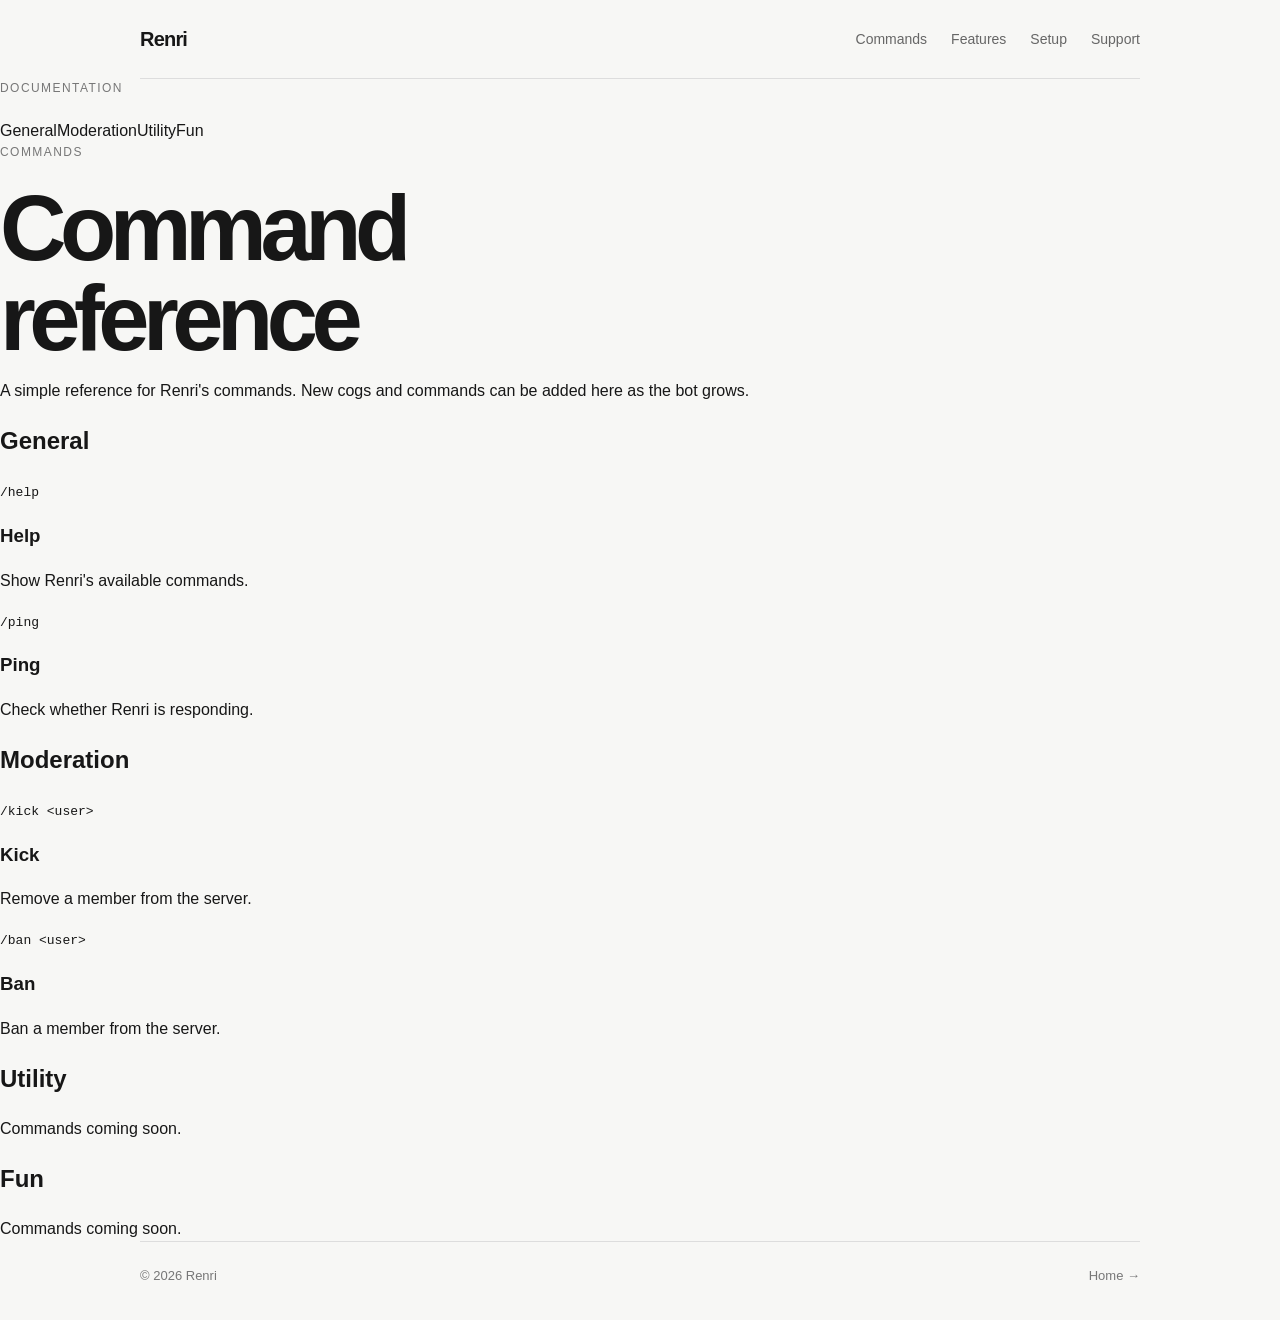
==== commands.html @ c4292908 "Add dedicated Renri command documentation page" ====
<!doctype html>
<html lang="en"><head><meta charset="utf-8"><meta name="viewport" content="width=device-width, initial-scale=1"><title>Commands — Renri</title><link rel="stylesheet" href="style.css"></head><body>
<header class="nav"><a class="brand" href="index.html">Renri</a><nav><a href="commands.html">Commands</a><a href="features.html">Features</a><a href="setup.html">Setup</a><a href="support.html">Support</a></nav></header>
<main class="doc"><aside><p class="eyebrow">Documentation</p><a class="active" href="#general">General</a><a href="#moderation">Moderation</a><a href="#utility">Utility</a><a href="#fun">Fun</a></aside><section><p class="eyebrow">Commands</p><h1>Command reference</h1><p class="doc-intro">A simple reference for Renri's commands. New cogs and commands can be added here as the bot grows.</p>
<div class="command-group" id="general"><h2>General</h2><div class="command"><code>/help</code><div><h3>Help</h3><p>Show Renri's available commands.</p></div></div><div class="command"><code>/ping</code><div><h3>Ping</h3><p>Check whether Renri is responding.</p></div></div></div>
<div class="command-group" id="moderation"><h2>Moderation</h2><div class="command"><code>/kick &lt;user&gt;</code><div><h3>Kick</h3><p>Remove a member from the server.</p></div></div><div class="command"><code>/ban &lt;user&gt;</code><div><h3>Ban</h3><p>Ban a member from the server.</p></div></div></div>
<div class="command-group" id="utility"><h2>Utility</h2><div class="empty">Commands coming soon.</div></div><div class="command-group" id="fun"><h2>Fun</h2><div class="empty">Commands coming soon.</div></div>
</section></main><footer><span>© <span id="year"></span> Renri</span><a href="index.html">Home →</a></footer><script src="script.js"></script></body></html>
---- style.css ----
* { box-sizing: border-box; }
html { scroll-behavior: smooth; }
body { margin: 0; background: #f7f7f5; color: #171717; font-family: Arial, Helvetica, sans-serif; line-height: 1.5; }
a { color: inherit; text-decoration: none; }
.nav { width: min(1000px, calc(100% - 40px)); margin: auto; padding: 24px 0; display: flex; justify-content: space-between; align-items: center; border-bottom: 1px solid #ddd; }
.brand { font-size: 20px; font-weight: 700; letter-spacing: -.04em; }
nav { display: flex; gap: 24px; font-size: 14px; color: #666; }
nav a:hover, .text-link:hover, footer a:hover { color: #111; }
.hero, .section, .about, footer { width: min(1000px, calc(100% - 40px)); margin: auto; }
.hero { min-height: 72vh; padding: 110px 0 90px; display: flex; flex-direction: column; justify-content: center; }
.eyebrow { margin: 0 0 22px; color: #777; font-size: 12px; text-transform: uppercase; letter-spacing: .12em; }
h1 { max-width: 760px; margin: 0; font-size: clamp(52px, 8vw, 92px); line-height: .98; letter-spacing: -.07em; font-weight: 700; }
.intro { max-width: 520px; margin: 28px 0; color: #666; font-size: 18px; }
.actions { display: flex; align-items: center; gap: 22px; margin-top: 8px; }
.button { display: inline-block; padding: 12px 17px; background: #171717; color: #fff; border-radius: 5px; font-size: 14px; font-weight: 600; }
.button:hover { background: #333; }
.text-link { font-size: 14px; color: #555; }
.section { padding: 100px 0; border-top: 1px solid #ddd; }
.feature-list { border-top: 1px solid #ddd; }
.feature-list article { display: grid; grid-template-columns: 80px 1fr; gap: 30px; padding: 30px 0; border-bottom: 1px solid #ddd; }
.feature-list span { color: #999; font-size: 13px; }
.feature-list h2 { margin: 0 0 7px; font-size: 25px; letter-spacing: -.04em; }
.feature-list p { max-width: 520px; margin: 0; color: #666; }
.about { padding: 100px 0 120px; }
.about h2 { margin: 0 0 24px; font-size: clamp(42px, 6vw, 70px); line-height: 1; letter-spacing: -.06em; }
.about > p:last-child { max-width: 500px; color: #666; }
footer { padding: 24px 0 35px; border-top: 1px solid #ddd; display: flex; justify-content: space-between; color: #777; font-size: 13px; }
@media (max-width: 600px) {
  .nav { width: calc(100% - 28px); }
  .hero, .section, .about, footer { width: calc(100% - 28px); }
  .hero { min-height: 65vh; padding: 80px 0 70px; }
  h1 { font-size: 15vw; }
  .intro { font-size: 16px; }
  .feature-list article { grid-template-columns: 45px 1fr; gap: 12px; }
  .section, .about { padding: 75px 0; }
}
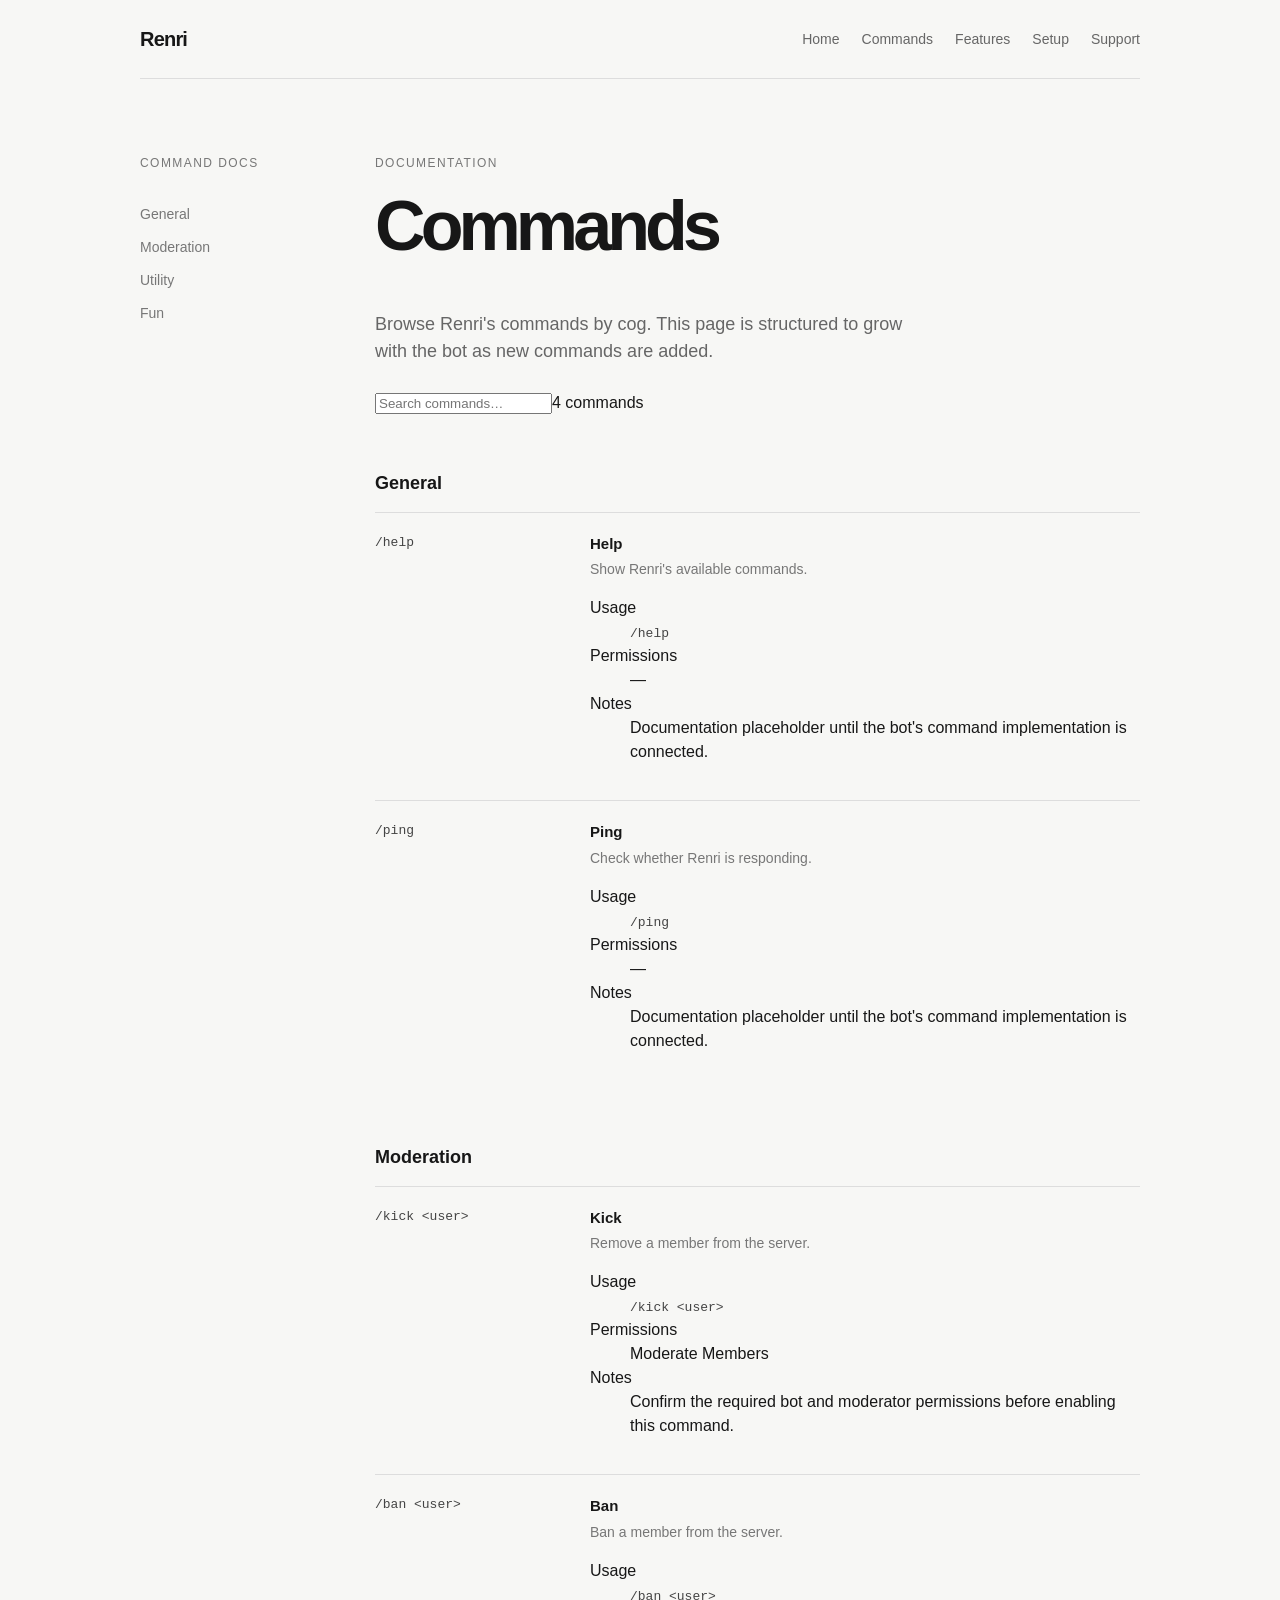
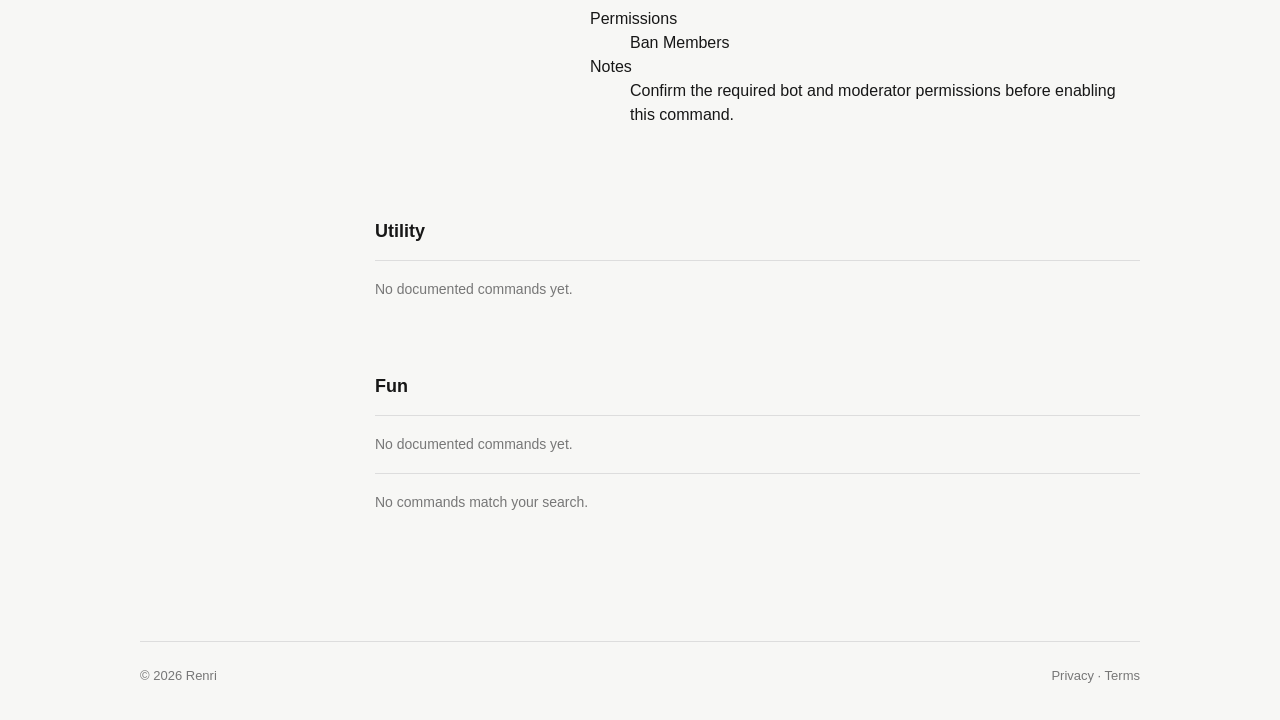
==== commit 6793e05d: "Build scalable Renri command documentation interface" ====
--- a/commands.html
+++ b/commands.html
@@ -1,8 +1,11 @@
 <!doctype html>
-<html lang="en"><head><meta charset="utf-8"><meta name="viewport" content="width=device-width, initial-scale=1"><title>Commands — Renri</title><link rel="stylesheet" href="style.css"></head><body>
-<header class="nav"><a class="brand" href="index.html">Renri</a><nav><a href="commands.html">Commands</a><a href="features.html">Features</a><a href="setup.html">Setup</a><a href="support.html">Support</a></nav></header>
-<main class="doc"><aside><p class="eyebrow">Documentation</p><a class="active" href="#general">General</a><a href="#moderation">Moderation</a><a href="#utility">Utility</a><a href="#fun">Fun</a></aside><section><p class="eyebrow">Commands</p><h1>Command reference</h1><p class="doc-intro">A simple reference for Renri's commands. New cogs and commands can be added here as the bot grows.</p>
-<div class="command-group" id="general"><h2>General</h2><div class="command"><code>/help</code><div><h3>Help</h3><p>Show Renri's available commands.</p></div></div><div class="command"><code>/ping</code><div><h3>Ping</h3><p>Check whether Renri is responding.</p></div></div></div>
-<div class="command-group" id="moderation"><h2>Moderation</h2><div class="command"><code>/kick &lt;user&gt;</code><div><h3>Kick</h3><p>Remove a member from the server.</p></div></div><div class="command"><code>/ban &lt;user&gt;</code><div><h3>Ban</h3><p>Ban a member from the server.</p></div></div></div>
-<div class="command-group" id="utility"><h2>Utility</h2><div class="empty">Commands coming soon.</div></div><div class="command-group" id="fun"><h2>Fun</h2><div class="empty">Commands coming soon.</div></div>
-</section></main><footer><span>© <span id="year"></span> Renri</span><a href="index.html">Home →</a></footer><script src="script.js"></script></body></html>
+<html lang="en"><head><meta charset="utf-8"><meta name="viewport" content="width=device-width, initial-scale=1"><title>Commands — Renri</title><link rel="stylesheet" href="style.css"></head>
+<body><header class="nav"><a class="brand" href="index.html">Renri</a><nav><a href="index.html">Home</a><a class="current" href="commands.html">Commands</a><a href="features.html">Features</a><a href="setup.html">Setup</a><a href="support.html">Support</a></nav></header>
+<main class="doc"><aside><p class="eyebrow">Command docs</p><a href="#general">General</a><a href="#moderation">Moderation</a><a href="#utility">Utility</a><a href="#fun">Fun</a></aside>
+<section><p class="eyebrow">Documentation</p><h1>Commands</h1><p class="doc-intro">Browse Renri's commands by cog. This page is structured to grow with the bot as new commands are added.</p>
+<div class="command-toolbar"><input id="command-search" type="search" placeholder="Search commands…" aria-label="Search commands"><span id="command-count">4 commands</span></div>
+<div class="command-group" id="general"><h2>General</h2><div class="command" data-command="help" data-category="general"><code>/help</code><div><h3>Help</h3><p>Show Renri's available commands.</p><dl><dt>Usage</dt><dd><code>/help</code></dd><dt>Permissions</dt><dd>—</dd><dt>Notes</dt><dd>Documentation placeholder until the bot's command implementation is connected.</dd></dl></div></div><div class="command" data-command="ping" data-category="general"><code>/ping</code><div><h3>Ping</h3><p>Check whether Renri is responding.</p><dl><dt>Usage</dt><dd><code>/ping</code></dd><dt>Permissions</dt><dd>—</dd><dt>Notes</dt><dd>Documentation placeholder until the bot's command implementation is connected.</dd></dl></div></div></div>
+<div class="command-group" id="moderation"><h2>Moderation</h2><div class="command" data-command="kick" data-category="moderation"><code>/kick &lt;user&gt;</code><div><h3>Kick</h3><p>Remove a member from the server.</p><dl><dt>Usage</dt><dd><code>/kick &lt;user&gt;</code></dd><dt>Permissions</dt><dd>Moderate Members</dd><dt>Notes</dt><dd>Confirm the required bot and moderator permissions before enabling this command.</dd></dl></div></div><div class="command" data-command="ban" data-category="moderation"><code>/ban &lt;user&gt;</code><div><h3>Ban</h3><p>Ban a member from the server.</p><dl><dt>Usage</dt><dd><code>/ban &lt;user&gt;</code></dd><dt>Permissions</dt><dd>Ban Members</dd><dt>Notes</dt><dd>Confirm the required bot and moderator permissions before enabling this command.</dd></dl></div></div></div>
+<div class="command-group" id="utility"><h2>Utility</h2><div class="empty">No documented commands yet.</div></div><div class="command-group" id="fun"><h2>Fun</h2><div class="empty">No documented commands yet.</div></div>
+<p id="no-results" class="empty hidden">No commands match your search.</p></section></main>
+<footer><span>© <span id="year"></span> Renri</span><span><a href="privacy.html">Privacy</a> · <a href="terms.html">Terms</a></span></footer><script src="script.js"></script></body></html>
--- a/style.css
+++ b/style.css
@@ -4,33 +4,61 @@
 a { color: inherit; text-decoration: none; }
 .nav { width: min(1000px, calc(100% - 40px)); margin: auto; padding: 24px 0; display: flex; justify-content: space-between; align-items: center; border-bottom: 1px solid #ddd; }
 .brand { font-size: 20px; font-weight: 700; letter-spacing: -.04em; }
-nav { display: flex; gap: 24px; font-size: 14px; color: #666; }
-nav a:hover, .text-link:hover, footer a:hover { color: #111; }
-.hero, .section, .about, footer { width: min(1000px, calc(100% - 40px)); margin: auto; }
-.hero { min-height: 72vh; padding: 110px 0 90px; display: flex; flex-direction: column; justify-content: center; }
-.eyebrow { margin: 0 0 22px; color: #777; font-size: 12px; text-transform: uppercase; letter-spacing: .12em; }
-h1 { max-width: 760px; margin: 0; font-size: clamp(52px, 8vw, 92px); line-height: .98; letter-spacing: -.07em; font-weight: 700; }
-.intro { max-width: 520px; margin: 28px 0; color: #666; font-size: 18px; }
+nav { display: flex; gap: 22px; font-size: 14px; color: #666; }
+nav a:hover, .text-link:hover, footer a:hover, .home-note a:hover { color: #111; }
+.hero, .section, .page, .doc, .legal, .home-note, footer { width: min(1000px, calc(100% - 40px)); margin: auto; }
+.hero { min-height: 68vh; padding: 100px 0 80px; display: flex; flex-direction: column; justify-content: center; }
+.eyebrow { margin: 0 0 20px; color: #777; font-size: 12px; text-transform: uppercase; letter-spacing: .12em; }
+h1 { max-width: 760px; margin: 0; font-size: clamp(50px, 8vw, 88px); line-height: .98; letter-spacing: -.07em; font-weight: 700; }
+.intro, .doc-intro { max-width: 560px; margin: 26px 0; color: #666; font-size: 18px; }
 .actions { display: flex; align-items: center; gap: 22px; margin-top: 8px; }
 .button { display: inline-block; padding: 12px 17px; background: #171717; color: #fff; border-radius: 5px; font-size: 14px; font-weight: 600; }
 .button:hover { background: #333; }
 .text-link { font-size: 14px; color: #555; }
-.section { padding: 100px 0; border-top: 1px solid #ddd; }
+.home-note { padding: 55px 0 95px; border-top: 1px solid #ddd; }
+.home-note > div { border-top: 1px solid #ddd; }
+.home-note a { display: flex; justify-content: space-between; gap: 20px; padding: 18px 0; border-bottom: 1px solid #ddd; }
+.home-note span { color: #777; font-size: 14px; }
+.page { padding: 90px 0 120px; }
+.page > h1, .doc h1, .legal h1 { margin-bottom: 50px; }
 .feature-list { border-top: 1px solid #ddd; }
 .feature-list article { display: grid; grid-template-columns: 80px 1fr; gap: 30px; padding: 30px 0; border-bottom: 1px solid #ddd; }
 .feature-list span { color: #999; font-size: 13px; }
 .feature-list h2 { margin: 0 0 7px; font-size: 25px; letter-spacing: -.04em; }
-.feature-list p { max-width: 520px; margin: 0; color: #666; }
-.about { padding: 100px 0 120px; }
-.about h2 { margin: 0 0 24px; font-size: clamp(42px, 6vw, 70px); line-height: 1; letter-spacing: -.06em; }
-.about > p:last-child { max-width: 500px; color: #666; }
+.feature-list p { max-width: 560px; margin: 0; color: #666; }
+.doc { padding: 75px 0 110px; display: grid; grid-template-columns: 180px 1fr; gap: 55px; }
+.doc aside { display: flex; flex-direction: column; gap: 12px; font-size: 14px; color: #777; position: sticky; top: 25px; height: max-content; }
+.doc aside .active { color: #111; font-weight: 700; }
+.doc section h1 { font-size: clamp(44px, 6vw, 70px); }
+.command-group { margin-top: 55px; }
+.command-group > h2 { font-size: 18px; margin: 0 0 15px; }
+.command { display: grid; grid-template-columns: 190px 1fr; gap: 25px; padding: 20px 0; border-top: 1px solid #ddd; }
+.command code, .steps code { font-family: monospace; font-size: 13px; color: #444; }
+.command h3 { margin: 0 0 4px; font-size: 15px; }
+.command p, .empty { margin: 0; color: #777; font-size: 14px; }
+.empty { padding: 18px 0; border-top: 1px solid #ddd; }
+.steps { max-width: 650px; margin: 0 0 40px; padding: 0; list-style: none; counter-reset: steps; }
+.steps li { counter-increment: steps; padding: 25px 0 25px 55px; border-top: 1px solid #ddd; position: relative; }
+.steps li::before { content: counter(steps, decimal-leading-zero); position: absolute; left: 0; color: #999; font-size: 12px; }
+.steps b { font-size: 18px; }
+.steps p { margin: 6px 0 0; color: #666; }
+.support-links { max-width: 650px; border-top: 1px solid #ddd; }
+.support-links a { display: flex; justify-content: space-between; padding: 19px 0; border-bottom: 1px solid #ddd; }
+.legal { max-width: 760px; padding: 75px 0 110px; }
+.legal h1 { font-size: clamp(46px, 7vw, 76px); }
+.legal h2 { margin-top: 45px; font-size: 20px; }
+.legal p { color: #666; max-width: 680px; }
 footer { padding: 24px 0 35px; border-top: 1px solid #ddd; display: flex; justify-content: space-between; color: #777; font-size: 13px; }
-@media (max-width: 600px) {
-  .nav { width: calc(100% - 28px); }
-  .hero, .section, .about, footer { width: calc(100% - 28px); }
-  .hero { min-height: 65vh; padding: 80px 0 70px; }
+@media (max-width: 700px) {
+  .nav, .hero, .page, .doc, .legal, .home-note, footer { width: calc(100% - 28px); }
+  nav { gap: 12px; font-size: 12px; }
+  nav a:nth-child(3), nav a:nth-child(4) { display: none; }
+  .hero { min-height: 65vh; padding: 75px 0 60px; }
   h1 { font-size: 15vw; }
-  .intro { font-size: 16px; }
+  .doc { display: block; padding-top: 55px; }
+  .doc aside { position: static; flex-direction: row; overflow-x: auto; padding-bottom: 35px; }
+  .command { grid-template-columns: 1fr; gap: 8px; }
   .feature-list article { grid-template-columns: 45px 1fr; gap: 12px; }
-  .section, .about { padding: 75px 0; }
+  .page, .legal { padding: 65px 0 80px; }
+  footer { flex-wrap: wrap; gap: 10px; }
 }
